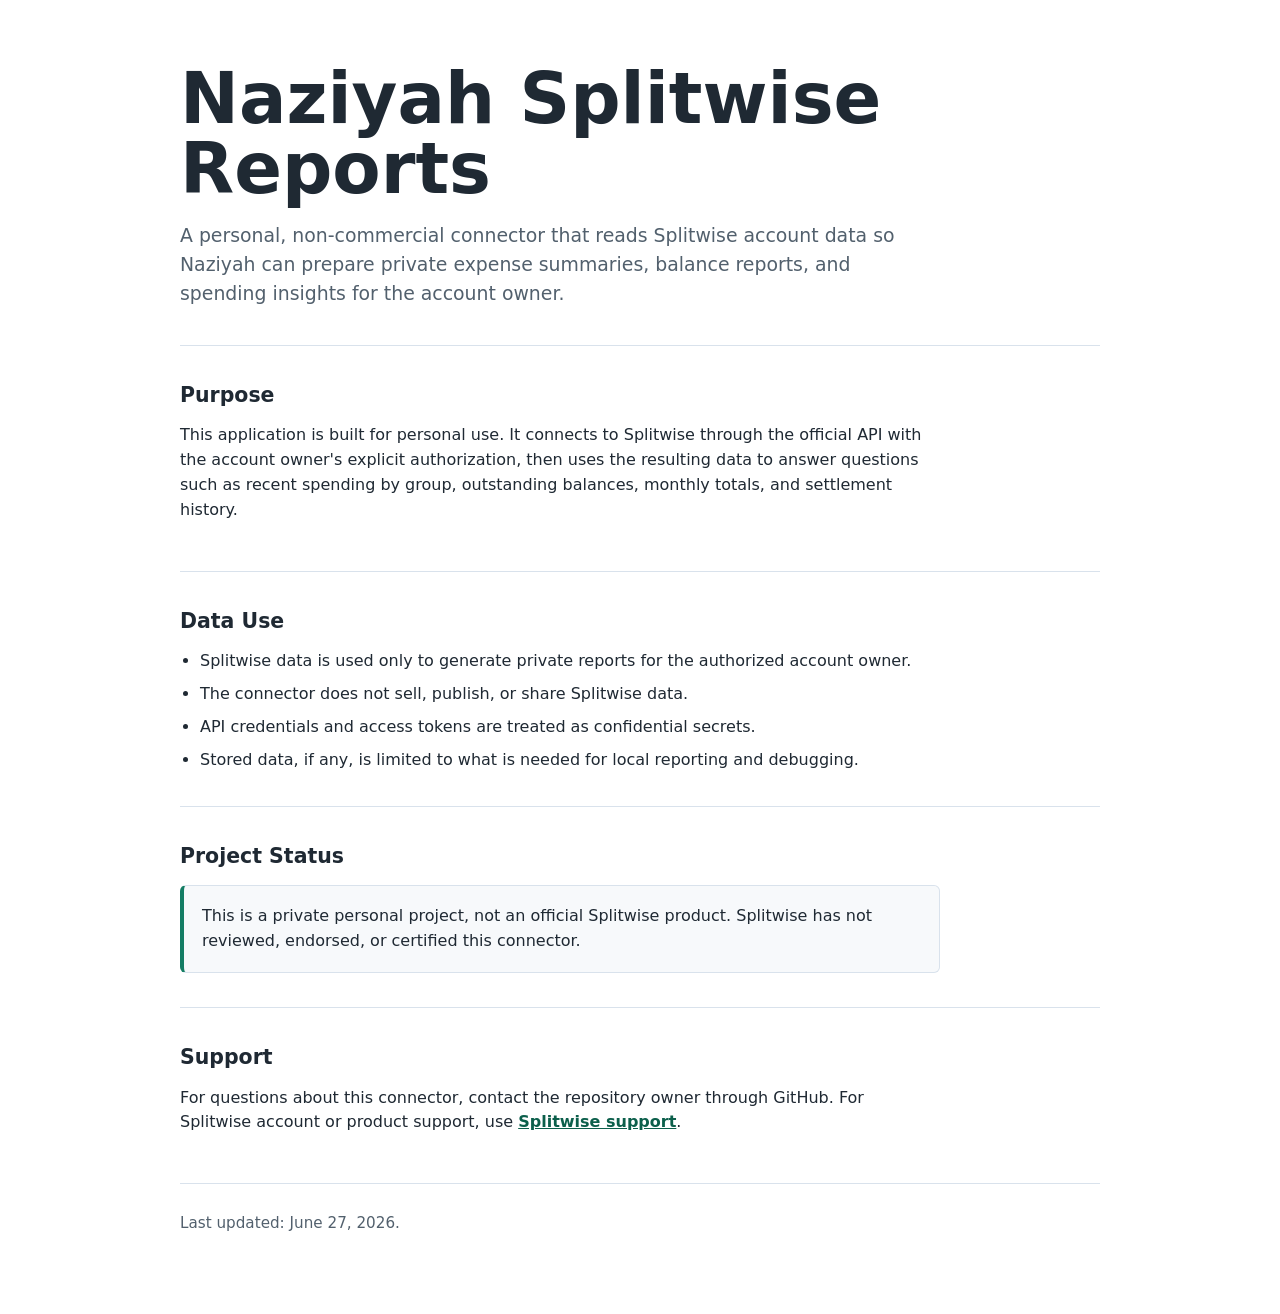
==== index.html @ e3609bc4 "Create Splitwise reports project page" ====
<!doctype html>
<html lang="en">
  <head>
    <meta charset="utf-8">
    <meta name="viewport" content="width=device-width, initial-scale=1">
    <title>Naziyah Splitwise Reports</title>
    <meta
      name="description"
      content="Personal non-commercial Splitwise reporting connector for summaries, balances, and expense insights."
    >
    <style>
      :root {
        color-scheme: light;
        --ink: #1f2933;
        --muted: #52606d;
        --line: #d9e2ec;
        --surface: #f7f9fb;
        --accent: #147d64;
        --accent-dark: #0c5f4b;
      }

      * {
        box-sizing: border-box;
      }

      body {
        margin: 0;
        font-family: ui-sans-serif, system-ui, -apple-system, BlinkMacSystemFont, "Segoe UI", sans-serif;
        color: var(--ink);
        background: #ffffff;
        line-height: 1.55;
      }

      main {
        width: min(920px, calc(100% - 40px));
        margin: 0 auto;
        padding: 64px 0;
      }

      header {
        padding-bottom: 36px;
        border-bottom: 1px solid var(--line);
      }

      h1 {
        margin: 0 0 16px;
        font-size: clamp(2rem, 6vw, 4.4rem);
        line-height: 1;
        letter-spacing: 0;
      }

      .lede {
        max-width: 720px;
        margin: 0;
        font-size: 1.18rem;
        color: var(--muted);
      }

      section {
        padding: 34px 0;
        border-bottom: 1px solid var(--line);
      }

      h2 {
        margin: 0 0 12px;
        font-size: 1.28rem;
      }

      p {
        max-width: 760px;
        margin: 0 0 14px;
      }

      ul {
        max-width: 760px;
        margin: 0;
        padding-left: 20px;
      }

      li + li {
        margin-top: 8px;
      }

      .notice {
        max-width: 760px;
        padding: 18px;
        border: 1px solid var(--line);
        border-left: 4px solid var(--accent);
        background: var(--surface);
        border-radius: 6px;
      }

      a {
        color: var(--accent-dark);
        font-weight: 650;
      }

      footer {
        padding-top: 28px;
        color: var(--muted);
        font-size: 0.95rem;
      }
    </style>
  </head>
  <body>
    <main>
      <header>
        <h1>Naziyah Splitwise Reports</h1>
        <p class="lede">
          A personal, non-commercial connector that reads Splitwise account data
          so Naziyah can prepare private expense summaries, balance reports, and
          spending insights for the account owner.
        </p>
      </header>

      <section aria-labelledby="purpose">
        <h2 id="purpose">Purpose</h2>
        <p>
          This application is built for personal use. It connects to Splitwise
          through the official API with the account owner's explicit
          authorization, then uses the resulting data to answer questions such
          as recent spending by group, outstanding balances, monthly totals, and
          settlement history.
        </p>
      </section>

      <section aria-labelledby="data">
        <h2 id="data">Data Use</h2>
        <ul>
          <li>Splitwise data is used only to generate private reports for the authorized account owner.</li>
          <li>The connector does not sell, publish, or share Splitwise data.</li>
          <li>API credentials and access tokens are treated as confidential secrets.</li>
          <li>Stored data, if any, is limited to what is needed for local reporting and debugging.</li>
        </ul>
      </section>

      <section aria-labelledby="status">
        <h2 id="status">Project Status</h2>
        <div class="notice">
          This is a private personal project, not an official Splitwise product.
          Splitwise has not reviewed, endorsed, or certified this connector.
        </div>
      </section>

      <section aria-labelledby="support">
        <h2 id="support">Support</h2>
        <p>
          For questions about this connector, contact the repository owner
          through GitHub. For Splitwise account or product support, use
          <a href="https://www.splitwise.com/contact">Splitwise support</a>.
        </p>
      </section>

      <footer>
        <p>Last updated: June 27, 2026.</p>
      </footer>
    </main>
  </body>
</html>
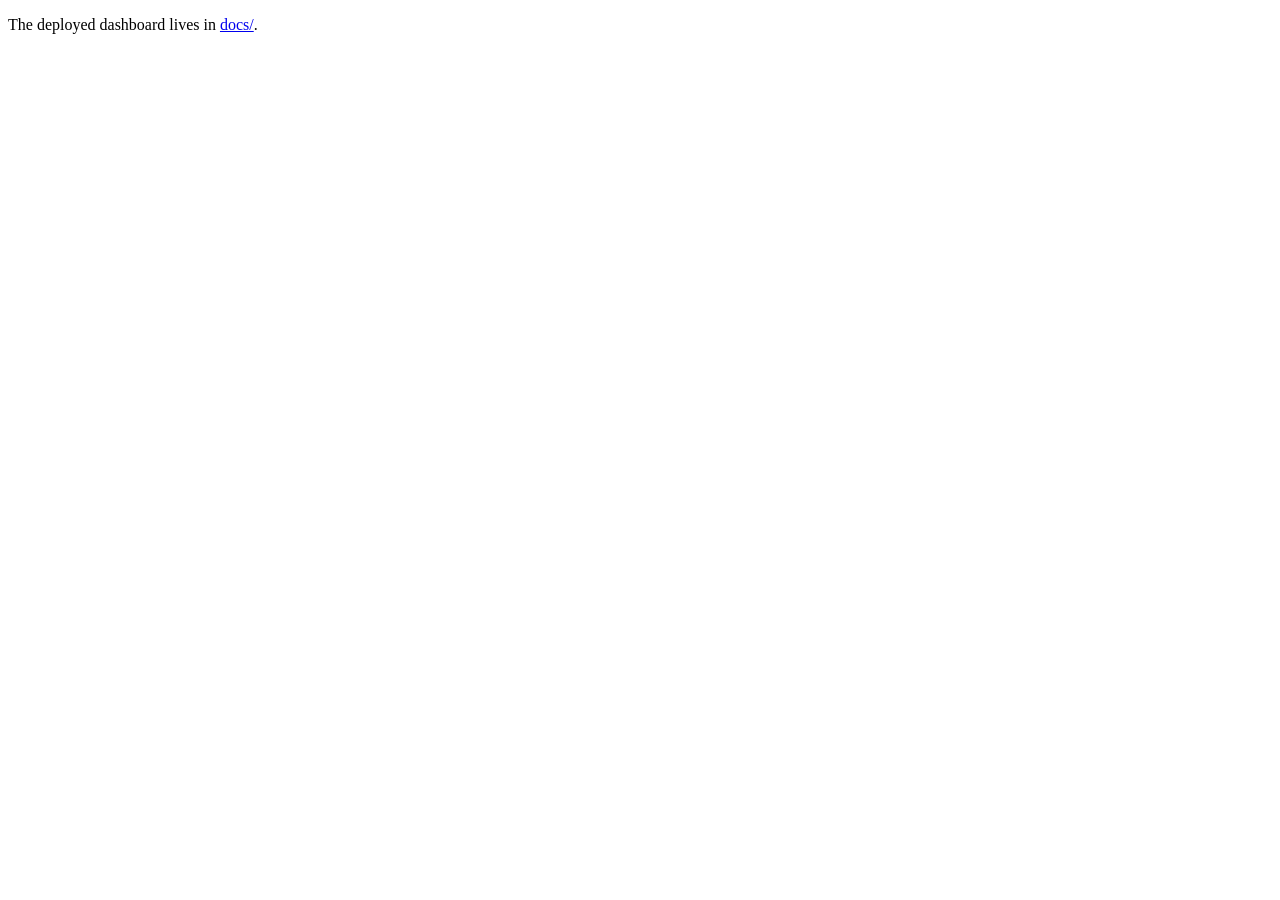
==== commit fa377db4: "Add Splitwise React dashboard and export connector" ====
--- a/index.html
+++ b/index.html
@@ -1,159 +1,11 @@
 <!doctype html>
 <html lang="en">
   <head>
-    <meta charset="utf-8">
-    <meta name="viewport" content="width=device-width, initial-scale=1">
+    <meta charset="UTF-8">
+    <meta name="viewport" content="width=device-width, initial-scale=1.0">
     <title>Naziyah Splitwise Reports</title>
-    <meta
-      name="description"
-      content="Personal non-commercial Splitwise reporting connector for summaries, balances, and expense insights."
-    >
-    <style>
-      :root {
-        color-scheme: light;
-        --ink: #1f2933;
-        --muted: #52606d;
-        --line: #d9e2ec;
-        --surface: #f7f9fb;
-        --accent: #147d64;
-        --accent-dark: #0c5f4b;
-      }
-
-      * {
-        box-sizing: border-box;
-      }
-
-      body {
-        margin: 0;
-        font-family: ui-sans-serif, system-ui, -apple-system, BlinkMacSystemFont, "Segoe UI", sans-serif;
-        color: var(--ink);
-        background: #ffffff;
-        line-height: 1.55;
-      }
-
-      main {
-        width: min(920px, calc(100% - 40px));
-        margin: 0 auto;
-        padding: 64px 0;
-      }
-
-      header {
-        padding-bottom: 36px;
-        border-bottom: 1px solid var(--line);
-      }
-
-      h1 {
-        margin: 0 0 16px;
-        font-size: clamp(2rem, 6vw, 4.4rem);
-        line-height: 1;
-        letter-spacing: 0;
-      }
-
-      .lede {
-        max-width: 720px;
-        margin: 0;
-        font-size: 1.18rem;
-        color: var(--muted);
-      }
-
-      section {
-        padding: 34px 0;
-        border-bottom: 1px solid var(--line);
-      }
-
-      h2 {
-        margin: 0 0 12px;
-        font-size: 1.28rem;
-      }
-
-      p {
-        max-width: 760px;
-        margin: 0 0 14px;
-      }
-
-      ul {
-        max-width: 760px;
-        margin: 0;
-        padding-left: 20px;
-      }
-
-      li + li {
-        margin-top: 8px;
-      }
-
-      .notice {
-        max-width: 760px;
-        padding: 18px;
-        border: 1px solid var(--line);
-        border-left: 4px solid var(--accent);
-        background: var(--surface);
-        border-radius: 6px;
-      }
-
-      a {
-        color: var(--accent-dark);
-        font-weight: 650;
-      }
-
-      footer {
-        padding-top: 28px;
-        color: var(--muted);
-        font-size: 0.95rem;
-      }
-    </style>
   </head>
   <body>
-    <main>
-      <header>
-        <h1>Naziyah Splitwise Reports</h1>
-        <p class="lede">
-          A personal, non-commercial connector that reads Splitwise account data
-          so Naziyah can prepare private expense summaries, balance reports, and
-          spending insights for the account owner.
-        </p>
-      </header>
-
-      <section aria-labelledby="purpose">
-        <h2 id="purpose">Purpose</h2>
-        <p>
-          This application is built for personal use. It connects to Splitwise
-          through the official API with the account owner's explicit
-          authorization, then uses the resulting data to answer questions such
-          as recent spending by group, outstanding balances, monthly totals, and
-          settlement history.
-        </p>
-      </section>
-
-      <section aria-labelledby="data">
-        <h2 id="data">Data Use</h2>
-        <ul>
-          <li>Splitwise data is used only to generate private reports for the authorized account owner.</li>
-          <li>The connector does not sell, publish, or share Splitwise data.</li>
-          <li>API credentials and access tokens are treated as confidential secrets.</li>
-          <li>Stored data, if any, is limited to what is needed for local reporting and debugging.</li>
-        </ul>
-      </section>
-
-      <section aria-labelledby="status">
-        <h2 id="status">Project Status</h2>
-        <div class="notice">
-          This is a private personal project, not an official Splitwise product.
-          Splitwise has not reviewed, endorsed, or certified this connector.
-        </div>
-      </section>
-
-      <section aria-labelledby="support">
-        <h2 id="support">Support</h2>
-        <p>
-          For questions about this connector, contact the repository owner
-          through GitHub. For Splitwise account or product support, use
-          <a href="https://www.splitwise.com/contact">Splitwise support</a>.
-        </p>
-      </section>
-
-      <footer>
-        <p>Last updated: June 27, 2026.</p>
-      </footer>
-    </main>
+    <p>The deployed dashboard lives in <a href="./docs/">docs/</a>.</p>
   </body>
 </html>
